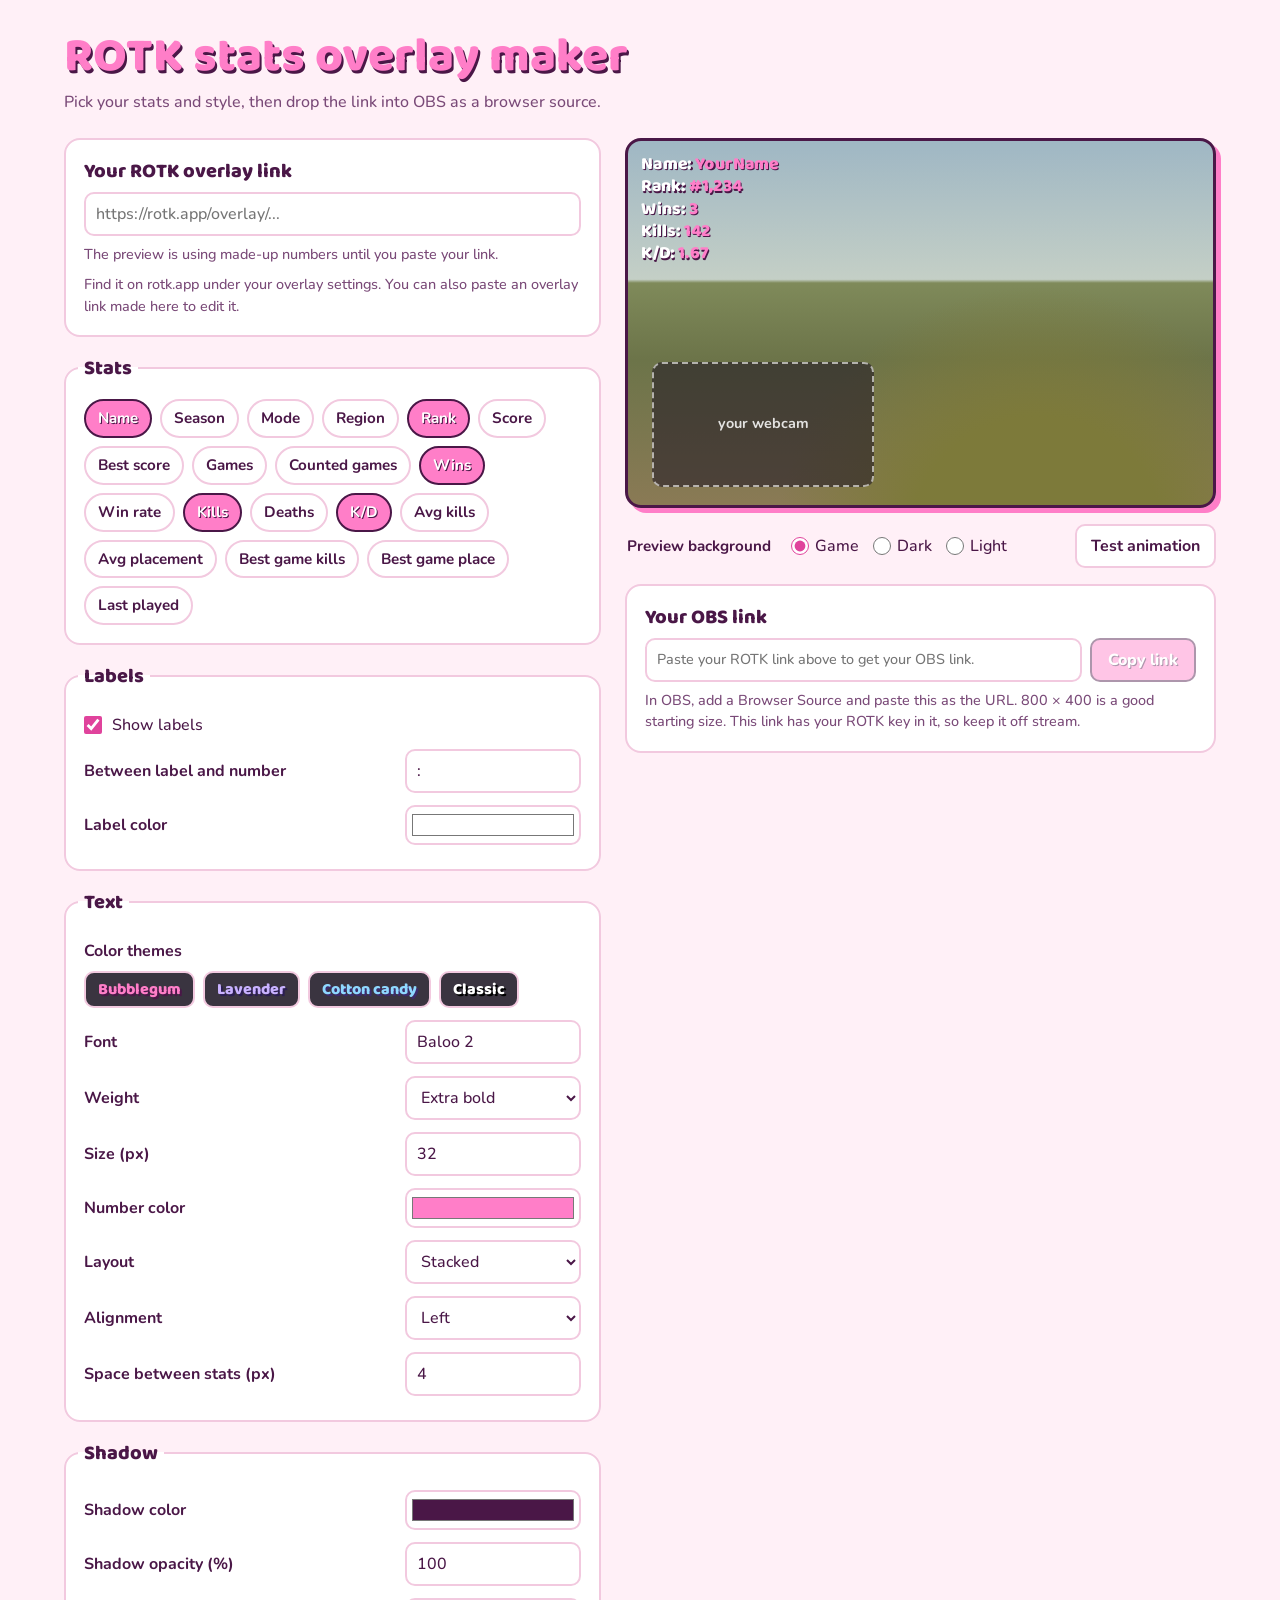
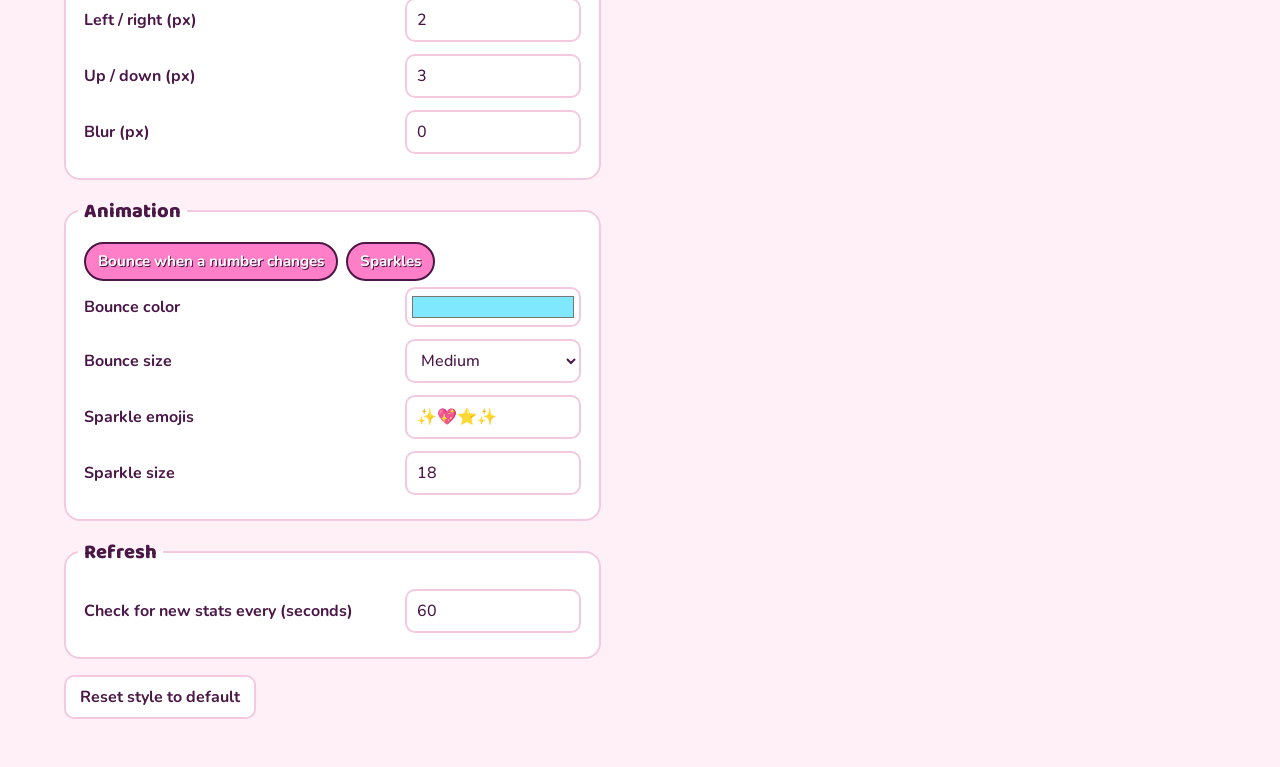
==== index.html @ 9f8acbfd "Add files via upload" ====
<!doctype html>
<html lang="en">
<head>
  <meta charset="utf-8">
  <meta name="viewport" content="width=device-width, initial-scale=1">
  <title>ROTK stats overlay maker</title>
  <meta name="description" content="Make a cute H1Z1 ROTK stats overlay for OBS.">
  <link rel="icon" href="data:image/svg+xml,<svg xmlns='http://www.w3.org/2000/svg' viewBox='0 0 100 100'><text y='.9em' font-size='90'>👑</text></svg>">
  <link rel="preconnect" href="https://fonts.googleapis.com">
  <link rel="preconnect" href="https://fonts.gstatic.com" crossorigin>
  <link href="https://fonts.googleapis.com/css2?family=Baloo+2:wght@600;800&family=Nunito:wght@500;700;800&display=swap" rel="stylesheet">
  <link rel="stylesheet" href="css/config.css">
</head>
<body>
  <header class="top">
    <h1>ROTK stats overlay maker</h1>
    <p>Pick your stats and style, then drop the link into OBS as a browser source.</p>
  </header>

  <main class="layout">
    <section class="controls">
      <div class="group link-box">
        <label for="rotk-link" class="big-label">Your ROTK overlay link</label>
        <input id="rotk-link" type="text" placeholder="https://rotk.app/overlay/..." spellcheck="false" autocomplete="off">
        <p id="link-status" class="hint" aria-live="polite"></p>
        <p class="hint">Find it on rotk.app under your overlay settings. You can also paste an overlay link made here to edit it.</p>
      </div>

      <form id="settings" onsubmit="return false"></form>

      <button type="button" id="reset" class="quiet">Reset style to default</button>
    </section>

    <aside class="side">
      <div class="stage" id="stage" data-bg="game">
        <iframe id="preview" title="Overlay preview"></iframe>
        <div class="cam" aria-hidden="true">your webcam</div>
      </div>

      <div class="stage-tools">
        <fieldset class="bg-picker">
          <legend>Preview background</legend>
          <label><input type="radio" name="stage-bg" value="game" checked> Game</label>
          <label><input type="radio" name="stage-bg" value="dark"> Dark</label>
          <label><input type="radio" name="stage-bg" value="light"> Light</label>
        </fieldset>
        <button type="button" id="test" class="quiet">Test animation</button>
      </div>

      <div class="group out">
        <label for="output" class="big-label">Your OBS link</label>
        <div class="copy-row">
          <input id="output" type="text" readonly>
          <button type="button" id="copy" class="primary">Copy link</button>
        </div>
        <p class="hint">In OBS, add a Browser Source and paste this as the URL. 800 × 400 is a good starting size.
          This link has your ROTK key in it, so keep it off stream.</p>
      </div>
    </aside>
  </main>

  <datalist id="font-list">
    <option value="Baloo 2">
    <option value="Fredoka">
    <option value="Chewy">
    <option value="Nunito">
    <option value="Bubblegum Sans">
    <option value="Luckiest Guy">
    <option value="Sniglet">
    <option value="Poppins">
    <option value="Press Start 2P">
  </datalist>

  <script type="module" src="js/config-ui.js"></script>
</body>
</html>
---- css/config.css ----
:root {
  --blush: #fff0f7;
  --pink: #ff7ec8;
  --pink-deep: #e0439c;
  --plum: #4a1747;
  --plum-soft: #7a4a78;
  --cyan: #7fe8ff;
  --white: #ffffff;
  --line: #f2c9df;
}

* {
  box-sizing: border-box;
}

body {
  margin: 0;
  background: var(--blush);
  color: var(--plum);
  font: 500 16px/1.5 "Nunito", system-ui, sans-serif;
}

h1,
legend,
.big-label {
  font-family: "Baloo 2", "Nunito", sans-serif;
}

:focus-visible {
  outline: 3px solid var(--pink-deep);
  outline-offset: 2px;
}

/* header */

.top {
  padding: 32px 24px 8px;
  max-width: 1200px;
  margin: 0 auto;
}

.top h1 {
  margin: 0;
  font-size: clamp(2rem, 4vw, 3rem);
  font-weight: 800;
  line-height: 1.05;
  color: var(--pink);
  text-shadow: 2px 3px 0 var(--plum);
}

.top p {
  margin: 8px 0 0;
  color: var(--plum-soft);
  max-width: 60ch;
}

/* two columns: settings on the left, preview sticks on the right */

.layout {
  display: grid;
  grid-template-columns: minmax(0, 1fr) minmax(0, 1.1fr);
  gap: 24px;
  max-width: 1200px;
  margin: 0 auto;
  padding: 16px 24px 48px;
  align-items: start;
}

.side {
  position: sticky;
  top: 16px;
  display: grid;
  gap: 16px;
}

@media (max-width: 900px) {
  .layout {
    grid-template-columns: 1fr;
  }
  .side {
    position: static;
    order: -1;
  }
}

/* settings groups */

#settings {
  display: grid;
  gap: 16px;
  margin-top: 16px;
}

.group {
  margin: 0;
  padding: 16px 18px 18px;
  background: var(--white);
  border: 2px solid var(--line);
  border-radius: 16px;
  min-width: 0;
}

.group legend {
  padding: 0 6px;
  margin-left: -6px;
  font-size: 1.25rem;
  font-weight: 800;
}

.big-label {
  display: block;
  font-size: 1.25rem;
  font-weight: 800;
  margin-bottom: 6px;
}

.field {
  display: grid;
  grid-template-columns: 1fr minmax(0, 11rem);
  align-items: center;
  gap: 12px;
  padding: 6px 0;
}

.field > label,
.field-title {
  font-weight: 700;
}

.field.stacked {
  grid-template-columns: 1fr;
  gap: 8px;
}

.field.check {
  display: flex;
  gap: 10px;
  cursor: pointer;
}

input[type="text"],
input[type="number"],
select {
  width: 100%;
  font: inherit;
  color: inherit;
  padding: 8px 10px;
  border: 2px solid var(--line);
  border-radius: 10px;
  background: var(--white);
}

input[type="text"]:focus,
input[type="number"]:focus,
select:focus {
  border-color: var(--pink);
}

input[type="color"] {
  width: 100%;
  height: 40px;
  padding: 3px;
  border: 2px solid var(--line);
  border-radius: 10px;
  background: var(--white);
  cursor: pointer;
}

input[type="checkbox"],
input[type="radio"] {
  accent-color: var(--pink-deep);
  width: 18px;
  height: 18px;
  margin: 0;
}

.hint {
  margin: 8px 0 0;
  font-size: 0.9rem;
  color: var(--plum-soft);
}

#link-status[data-ok="yes"] {
  color: #1d7a4f;
  font-weight: 700;
}

#link-status[data-ok="no"] {
  color: #b3124f;
  font-weight: 700;
}

/* stat checkboxes as little toggle pills */

.pills {
  display: flex;
  flex-wrap: wrap;
  gap: 8px;
}

.pill {
  position: relative;
  cursor: pointer;
}

.pill input {
  position: absolute;
  opacity: 0;
}

.pill span {
  display: inline-block;
  padding: 6px 12px;
  border: 2px solid var(--line);
  border-radius: 999px;
  font-weight: 700;
  font-size: 0.95rem;
  background: var(--white);
  user-select: none;
}

.pill input:checked + span {
  background: var(--pink);
  border-color: var(--plum);
  color: var(--white);
  text-shadow: 1px 1px 0 var(--plum);
}

.pill input:focus-visible + span {
  outline: 3px solid var(--pink-deep);
  outline-offset: 2px;
}

/* color theme buttons show their own colors */

.presets {
  display: flex;
  flex-wrap: wrap;
  gap: 8px;
}

.preset {
  font: 800 1rem "Baloo 2", sans-serif;
  padding: 4px 12px;
  border: 2px solid var(--line);
  border-radius: 10px;
  background: #3a3440;
  color: var(--swatch);
  text-shadow: 2px 2px 0 var(--swatch-shadow);
  cursor: pointer;
}

.preset:hover {
  border-color: var(--pink);
}

/* buttons */

button {
  font: inherit;
  cursor: pointer;
}

.primary {
  font-weight: 800;
  padding: 8px 16px;
  border: 2px solid var(--plum);
  border-radius: 10px;
  background: var(--pink);
  color: var(--white);
  text-shadow: 1px 1px 0 var(--plum);
  box-shadow: 3px 3px 0 var(--plum);
  white-space: nowrap;
}

.primary:active {
  transform: translate(2px, 2px);
  box-shadow: 1px 1px 0 var(--plum);
}

.primary:disabled {
  opacity: 0.45;
  cursor: not-allowed;
  box-shadow: none;
}

.quiet {
  font-weight: 700;
  padding: 8px 14px;
  border: 2px solid var(--line);
  border-radius: 10px;
  background: var(--white);
  color: var(--plum);
}

.quiet:hover {
  border-color: var(--pink);
}

#reset {
  margin-top: 16px;
}

/* the preview: overlay on top of a fake game scene, sitting right above a webcam box */

.stage {
  position: relative;
  aspect-ratio: 16 / 10;
  border: 3px solid var(--plum);
  border-radius: 16px;
  overflow: hidden;
  box-shadow: 5px 5px 0 var(--pink);
}

.stage[data-bg="game"] {
  background:
    radial-gradient(ellipse at 70% 110%, #7d7a3a 0 22%, transparent 45%),
    linear-gradient(180deg, #9fb7c4 0%, #c4cfc6 38%, #7f8a5a 39%, #6c7449 60%, #8a7a55 100%);
}

.stage[data-bg="dark"] {
  background: #1c1a22;
}

.stage[data-bg="light"] {
  background: #f4f4f4;
}

/* the overlay is drawn at real size and shrunk, roughly how it'll look on a 1080p stream */
.stage iframe {
  position: absolute;
  top: 0;
  left: 0;
  width: calc(100% / 0.55);
  height: calc(62% / 0.55);
  transform: scale(0.55);
  transform-origin: top left;
  border: 0;
  background: transparent;
}

.cam {
  position: absolute;
  left: 24px;
  bottom: 18px;
  width: 38%;
  aspect-ratio: 16 / 9;
  display: grid;
  place-items: center;
  border-radius: 10px;
  background: rgba(30, 20, 35, 0.55);
  border: 2px dashed rgba(255, 255, 255, 0.6);
  color: rgba(255, 255, 255, 0.85);
  font-weight: 700;
  font-size: 0.9rem;
}

.stage-tools {
  display: flex;
  justify-content: space-between;
  align-items: center;
  flex-wrap: wrap;
  gap: 12px;
}

.bg-picker {
  display: flex;
  align-items: center;
  gap: 14px;
  border: 0;
  margin: 0;
  padding: 0;
}

.bg-picker legend {
  float: left;
  margin-right: 4px;
  font: 700 0.95rem "Nunito", sans-serif;
}

.bg-picker label {
  display: flex;
  align-items: center;
  gap: 6px;
  cursor: pointer;
}

.copy-row {
  display: flex;
  gap: 8px;
}

.copy-row input {
  font-size: 0.9rem;
}

@media (prefers-reduced-motion: reduce) {
  .primary:active {
    transform: none;
  }
}
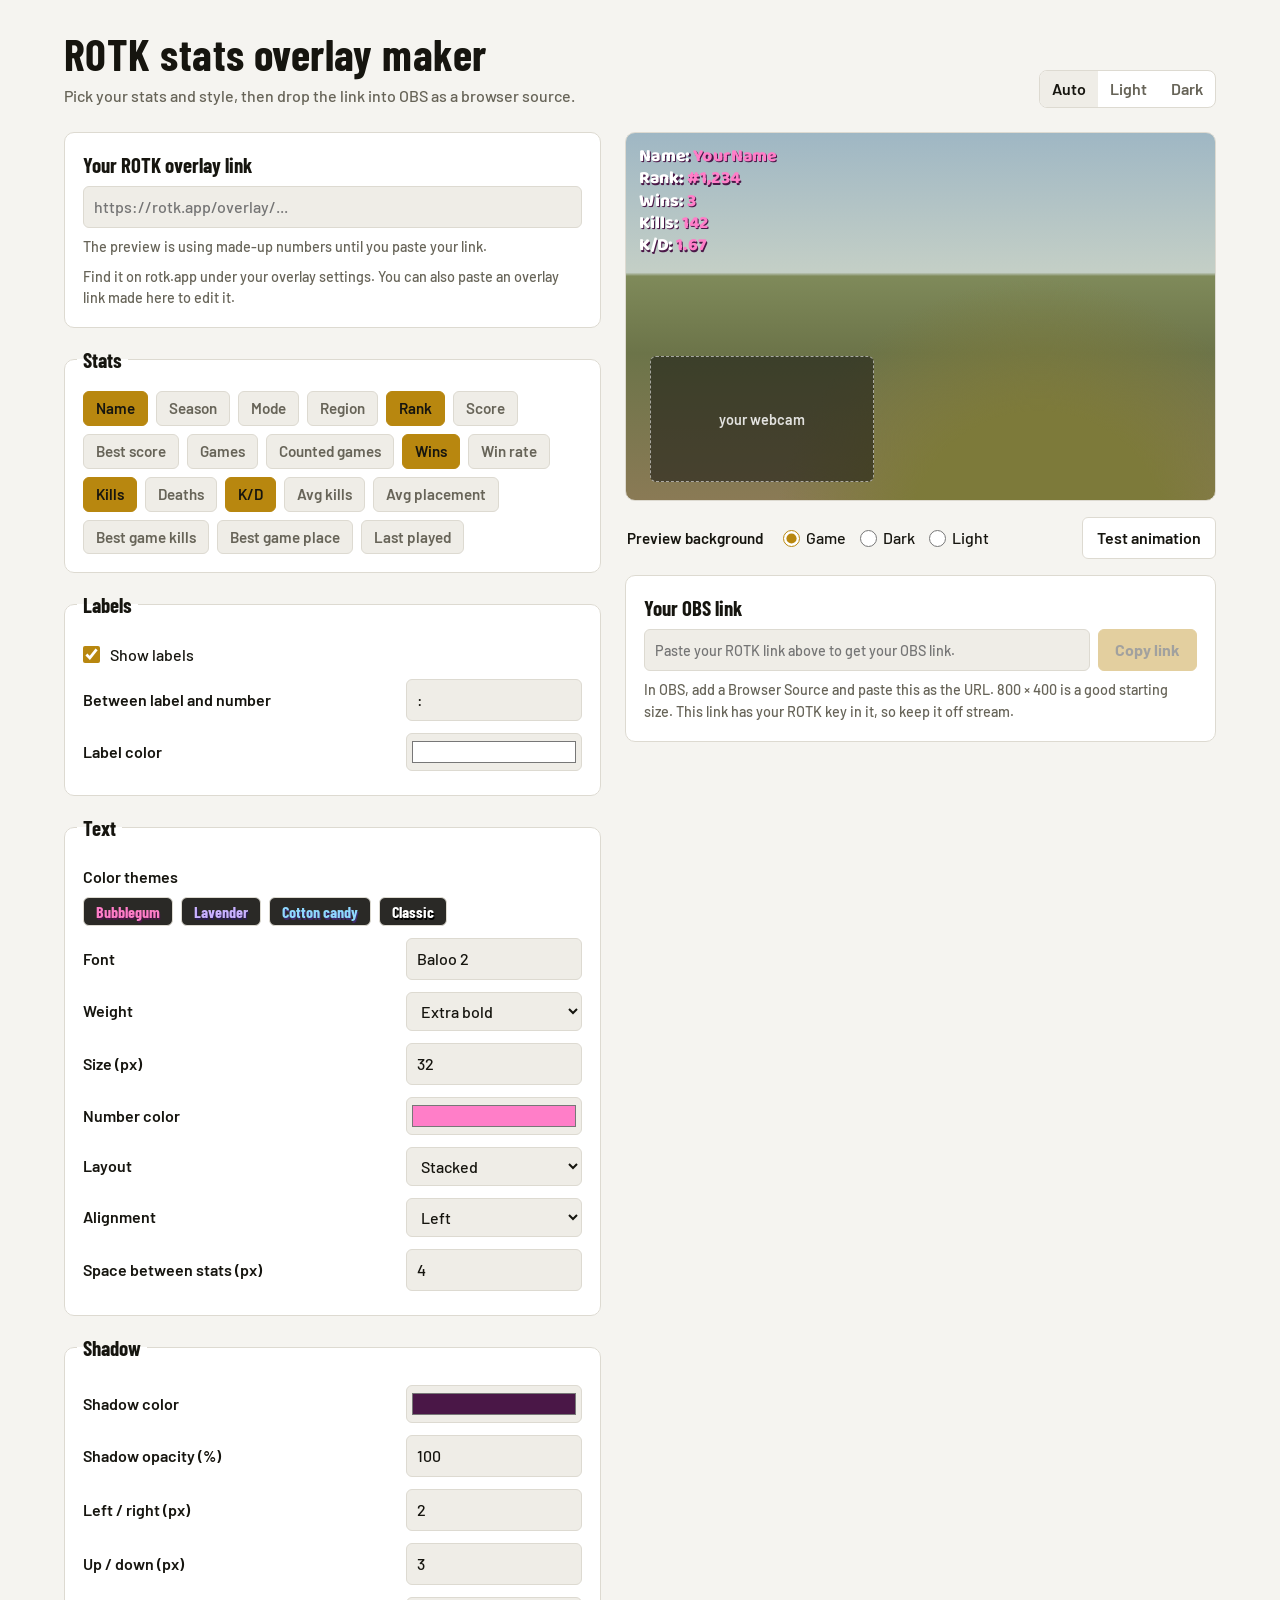
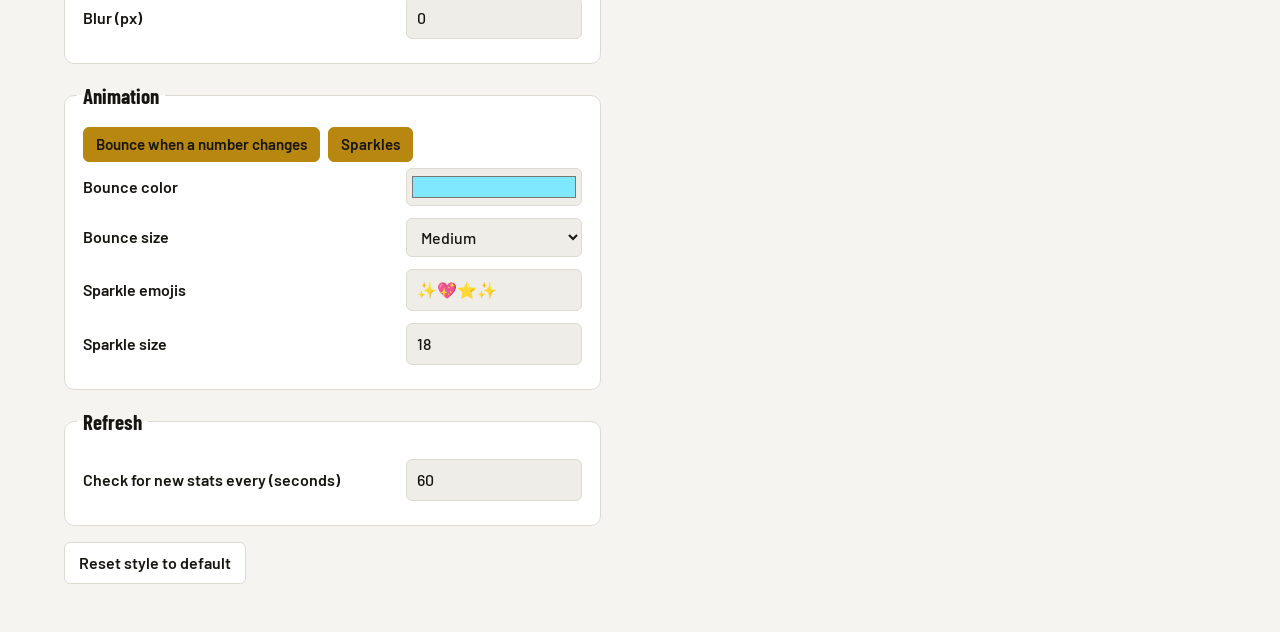
==== commit 49a9ba1e: "Add files via upload" ====
--- a/index.html
+++ b/index.html
@@ -4,17 +4,31 @@
   <meta charset="utf-8">
   <meta name="viewport" content="width=device-width, initial-scale=1">
   <title>ROTK stats overlay maker</title>
+  <script>
+    // apply the saved theme before anything draws
+    try {
+      const t = localStorage.getItem('theme');
+      if (t === 'light' || t === 'dark') document.documentElement.dataset.theme = t;
+    } catch {}
+  </script>
   <meta name="description" content="Make a cute H1Z1 ROTK stats overlay for OBS.">
   <link rel="icon" href="data:image/svg+xml,<svg xmlns='http://www.w3.org/2000/svg' viewBox='0 0 100 100'><text y='.9em' font-size='90'>👑</text></svg>">
   <link rel="preconnect" href="https://fonts.googleapis.com">
   <link rel="preconnect" href="https://fonts.gstatic.com" crossorigin>
-  <link href="https://fonts.googleapis.com/css2?family=Baloo+2:wght@600;800&family=Nunito:wght@500;700;800&display=swap" rel="stylesheet">
+  <link href="https://fonts.googleapis.com/css2?family=Barlow+Condensed:wght@600;700&family=Barlow:wght@500;600;700&display=swap" rel="stylesheet">
   <link rel="stylesheet" href="css/config.css">
 </head>
 <body>
   <header class="top">
-    <h1>ROTK stats overlay maker</h1>
-    <p>Pick your stats and style, then drop the link into OBS as a browser source.</p>
+    <div>
+      <h1>ROTK stats overlay maker</h1>
+      <p>Pick your stats and style, then drop the link into OBS as a browser source.</p>
+    </div>
+    <div class="theme-toggle" role="group" aria-label="Page theme">
+      <button type="button" data-theme-choice="auto">Auto</button>
+      <button type="button" data-theme-choice="light">Light</button>
+      <button type="button" data-theme-choice="dark">Dark</button>
+    </div>
   </header>
 
   <main class="layout">
@@ -71,6 +85,7 @@
     <option value="Press Start 2P">
   </datalist>
 
+  <script type="module" src="js/theme.js"></script>
   <script type="module" src="js/config-ui.js"></script>
 </body>
 </html>
--- a/css/config.css
+++ b/css/config.css
@@ -1,12 +1,50 @@
+/* Light is the base. Dark kicks in from the system setting or the toggle.
+   To change the accent everywhere, change --accent (and --accent-text) in both themes. */
 :root {
-  --blush: #fff0f7;
-  --pink: #ff7ec8;
-  --pink-deep: #e0439c;
-  --plum: #4a1747;
-  --plum-soft: #7a4a78;
-  --cyan: #7fe8ff;
-  --white: #ffffff;
-  --line: #f2c9df;
+  --bg: #f5f4f0;
+  --surface: #ffffff;
+  --surface-2: #efede7;
+  --line: #dddad1;
+  --text: #16150f;
+  --muted: #676458;
+  --accent: #b8870f;
+  --accent-text: #16150f;
+  --on-accent: #16150f;
+  --good: #1a7f37;
+  --bad: #c62a2a;
+  color-scheme: light;
+}
+
+@media (prefers-color-scheme: dark) {
+  :root:not([data-theme="light"]) {
+    --bg: #0a0a09;
+    --surface: #141412;
+    --surface-2: #1c1c19;
+    --line: #2b2a26;
+    --text: #efede6;
+    --muted: #9c998e;
+    --accent: #e3b341;
+    --accent-text: #e3b341;
+    --on-accent: #0a0a09;
+    --good: #4cc27a;
+    --bad: #f0605d;
+    color-scheme: dark;
+  }
+}
+
+:root[data-theme="dark"] {
+  --bg: #0a0a09;
+  --surface: #141412;
+  --surface-2: #1c1c19;
+  --line: #2b2a26;
+  --text: #efede6;
+  --muted: #9c998e;
+  --accent: #e3b341;
+  --accent-text: #e3b341;
+  --on-accent: #0a0a09;
+  --good: #4cc27a;
+  --bad: #f0605d;
+  color-scheme: dark;
 }
 
 * {
@@ -15,43 +53,68 @@
 
 body {
   margin: 0;
-  background: var(--blush);
-  color: var(--plum);
-  font: 500 16px/1.5 "Nunito", system-ui, sans-serif;
+  background: var(--bg);
+  color: var(--text);
+  font: 500 16px/1.5 "Barlow", system-ui, sans-serif;
 }
 
 h1,
 legend,
 .big-label {
-  font-family: "Baloo 2", "Nunito", sans-serif;
+  font-family: "Barlow Condensed", "Barlow", sans-serif;
 }
 
 :focus-visible {
-  outline: 3px solid var(--pink-deep);
+  outline: 2px solid var(--accent);
   outline-offset: 2px;
 }
 
 /* header */
 
 .top {
-  padding: 32px 24px 8px;
+  display: flex;
+  justify-content: space-between;
+  align-items: flex-end;
+  flex-wrap: wrap;
+  gap: 16px;
   max-width: 1200px;
   margin: 0 auto;
+  padding: 32px 24px 8px;
 }
 
 .top h1 {
   margin: 0;
-  font-size: clamp(2rem, 4vw, 3rem);
-  font-weight: 800;
-  line-height: 1.05;
-  color: var(--pink);
-  text-shadow: 2px 3px 0 var(--plum);
+  font-size: clamp(2rem, 4vw, 2.75rem);
+  font-weight: 700;
+  line-height: 1;
+  letter-spacing: 0.01em;
 }
 
 .top p {
   margin: 8px 0 0;
-  color: var(--plum-soft);
+  color: var(--muted);
   max-width: 60ch;
+}
+
+.theme-toggle {
+  display: inline-flex;
+  border: 1px solid var(--line);
+  border-radius: 8px;
+  overflow: hidden;
+  background: var(--surface);
+}
+
+.theme-toggle button {
+  border: 0;
+  padding: 6px 12px;
+  background: transparent;
+  color: var(--muted);
+  font-weight: 600;
+}
+
+.theme-toggle button[aria-pressed="true"] {
+  background: var(--surface-2);
+  color: var(--text);
 }
 
 /* two columns: settings on the left, preview sticks on the right */
@@ -94,23 +157,23 @@
 .group {
   margin: 0;
   padding: 16px 18px 18px;
-  background: var(--white);
-  border: 2px solid var(--line);
-  border-radius: 16px;
+  background: var(--surface);
+  border: 1px solid var(--line);
+  border-radius: 10px;
   min-width: 0;
 }
 
 .group legend {
   padding: 0 6px;
   margin-left: -6px;
-  font-size: 1.25rem;
-  font-weight: 800;
+  font-size: 1.3rem;
+  font-weight: 700;
 }
 
 .big-label {
   display: block;
-  font-size: 1.25rem;
-  font-weight: 800;
+  font-size: 1.3rem;
+  font-weight: 700;
   margin-bottom: 6px;
 }
 
@@ -122,14 +185,14 @@
   padding: 6px 0;
 }
 
-.field > label,
-.field-title {
-  font-weight: 700;
-}
-
 .field.stacked {
   grid-template-columns: 1fr;
   gap: 8px;
+}
+
+.field > label,
+.field-title {
+  font-weight: 600;
 }
 
 .field.check {
@@ -145,52 +208,53 @@
   font: inherit;
   color: inherit;
   padding: 8px 10px;
-  border: 2px solid var(--line);
-  border-radius: 10px;
-  background: var(--white);
+  border: 1px solid var(--line);
+  border-radius: 6px;
+  background: var(--surface-2);
 }
 
 input[type="text"]:focus,
 input[type="number"]:focus,
 select:focus {
-  border-color: var(--pink);
+  border-color: var(--accent);
+  outline: none;
 }
 
 input[type="color"] {
   width: 100%;
-  height: 40px;
+  height: 38px;
   padding: 3px;
-  border: 2px solid var(--line);
-  border-radius: 10px;
-  background: var(--white);
+  border: 1px solid var(--line);
+  border-radius: 6px;
+  background: var(--surface-2);
   cursor: pointer;
 }
 
 input[type="checkbox"],
 input[type="radio"] {
-  accent-color: var(--pink-deep);
-  width: 18px;
-  height: 18px;
+  accent-color: var(--accent);
+  width: 17px;
+  height: 17px;
   margin: 0;
 }
 
 .hint {
   margin: 8px 0 0;
   font-size: 0.9rem;
-  color: var(--plum-soft);
+  color: var(--muted);
 }
 
 #link-status[data-ok="yes"] {
-  color: #1d7a4f;
-  font-weight: 700;
+  color: var(--good);
+  font-weight: 600;
 }
 
 #link-status[data-ok="no"] {
-  color: #b3124f;
-  font-weight: 700;
-}
-
-/* stat checkboxes as little toggle pills */
+  color: var(--bad);
+  font-weight: 600;
+}
+
+/* stat checkboxes as toggle chips */
 
 .pills {
   display: flex;
@@ -210,28 +274,32 @@
 
 .pill span {
   display: inline-block;
-  padding: 6px 12px;
-  border: 2px solid var(--line);
-  border-radius: 999px;
-  font-weight: 700;
+  padding: 5px 12px;
+  border: 1px solid var(--line);
+  border-radius: 6px;
+  font-weight: 600;
   font-size: 0.95rem;
-  background: var(--white);
+  background: var(--surface-2);
+  color: var(--muted);
   user-select: none;
 }
 
+.pill:hover span {
+  color: var(--text);
+}
+
 .pill input:checked + span {
-  background: var(--pink);
-  border-color: var(--plum);
-  color: var(--white);
-  text-shadow: 1px 1px 0 var(--plum);
+  background: var(--accent);
+  border-color: var(--accent);
+  color: var(--on-accent);
 }
 
 .pill input:focus-visible + span {
-  outline: 3px solid var(--pink-deep);
+  outline: 2px solid var(--accent);
   outline-offset: 2px;
 }
 
-/* color theme buttons show their own colors */
+/* color theme buttons show the overlay colors they apply */
 
 .presets {
   display: flex;
@@ -240,18 +308,18 @@
 }
 
 .preset {
-  font: 800 1rem "Baloo 2", sans-serif;
+  font: 700 1rem "Barlow Condensed", sans-serif;
   padding: 4px 12px;
-  border: 2px solid var(--line);
-  border-radius: 10px;
-  background: #3a3440;
+  border: 1px solid var(--line);
+  border-radius: 6px;
+  background: #2a2926;
   color: var(--swatch);
-  text-shadow: 2px 2px 0 var(--swatch-shadow);
+  text-shadow: 1px 2px 0 var(--swatch-shadow);
   cursor: pointer;
 }
 
 .preset:hover {
-  border-color: var(--pink);
+  border-color: var(--accent);
 }
 
 /* buttons */
@@ -262,54 +330,50 @@
 }
 
 .primary {
-  font-weight: 800;
+  font-weight: 700;
   padding: 8px 16px;
-  border: 2px solid var(--plum);
-  border-radius: 10px;
-  background: var(--pink);
-  color: var(--white);
-  text-shadow: 1px 1px 0 var(--plum);
-  box-shadow: 3px 3px 0 var(--plum);
+  border: 1px solid var(--accent);
+  border-radius: 6px;
+  background: var(--accent);
+  color: var(--on-accent);
   white-space: nowrap;
 }
 
-.primary:active {
-  transform: translate(2px, 2px);
-  box-shadow: 1px 1px 0 var(--plum);
+.primary:hover {
+  filter: brightness(1.08);
 }
 
 .primary:disabled {
-  opacity: 0.45;
+  opacity: 0.4;
   cursor: not-allowed;
-  box-shadow: none;
+  filter: none;
 }
 
 .quiet {
-  font-weight: 700;
+  font-weight: 600;
   padding: 8px 14px;
-  border: 2px solid var(--line);
-  border-radius: 10px;
-  background: var(--white);
-  color: var(--plum);
+  border: 1px solid var(--line);
+  border-radius: 6px;
+  background: var(--surface);
+  color: var(--text);
 }
 
 .quiet:hover {
-  border-color: var(--pink);
+  border-color: var(--accent);
 }
 
 #reset {
   margin-top: 16px;
 }
 
-/* the preview: overlay on top of a fake game scene, sitting right above a webcam box */
+/* the preview: overlay on top of a fake game scene, sitting above a webcam box */
 
 .stage {
   position: relative;
   aspect-ratio: 16 / 10;
-  border: 3px solid var(--plum);
-  border-radius: 16px;
+  border: 1px solid var(--line);
+  border-radius: 10px;
   overflow: hidden;
-  box-shadow: 5px 5px 0 var(--pink);
 }
 
 .stage[data-bg="game"] {
@@ -319,11 +383,11 @@
 }
 
 .stage[data-bg="dark"] {
-  background: #1c1a22;
+  background: #111110;
 }
 
 .stage[data-bg="light"] {
-  background: #f4f4f4;
+  background: #f1f1f1;
 }
 
 /* the overlay is drawn at real size and shrunk, roughly how it'll look on a 1080p stream */
@@ -337,6 +401,7 @@
   transform-origin: top left;
   border: 0;
   background: transparent;
+  color-scheme: normal;
 }
 
 .cam {
@@ -347,11 +412,11 @@
   aspect-ratio: 16 / 9;
   display: grid;
   place-items: center;
-  border-radius: 10px;
-  background: rgba(30, 20, 35, 0.55);
-  border: 2px dashed rgba(255, 255, 255, 0.6);
+  border-radius: 6px;
+  background: rgba(20, 20, 18, 0.55);
+  border: 1px dashed rgba(255, 255, 255, 0.55);
   color: rgba(255, 255, 255, 0.85);
-  font-weight: 700;
+  font-weight: 600;
   font-size: 0.9rem;
 }
 
@@ -375,7 +440,7 @@
 .bg-picker legend {
   float: left;
   margin-right: 4px;
-  font: 700 0.95rem "Nunito", sans-serif;
+  font: 600 0.95rem "Barlow", sans-serif;
 }
 
 .bg-picker label {
@@ -393,9 +458,3 @@
 .copy-row input {
   font-size: 0.9rem;
 }
-
-@media (prefers-reduced-motion: reduce) {
-  .primary:active {
-    transform: none;
-  }
-}
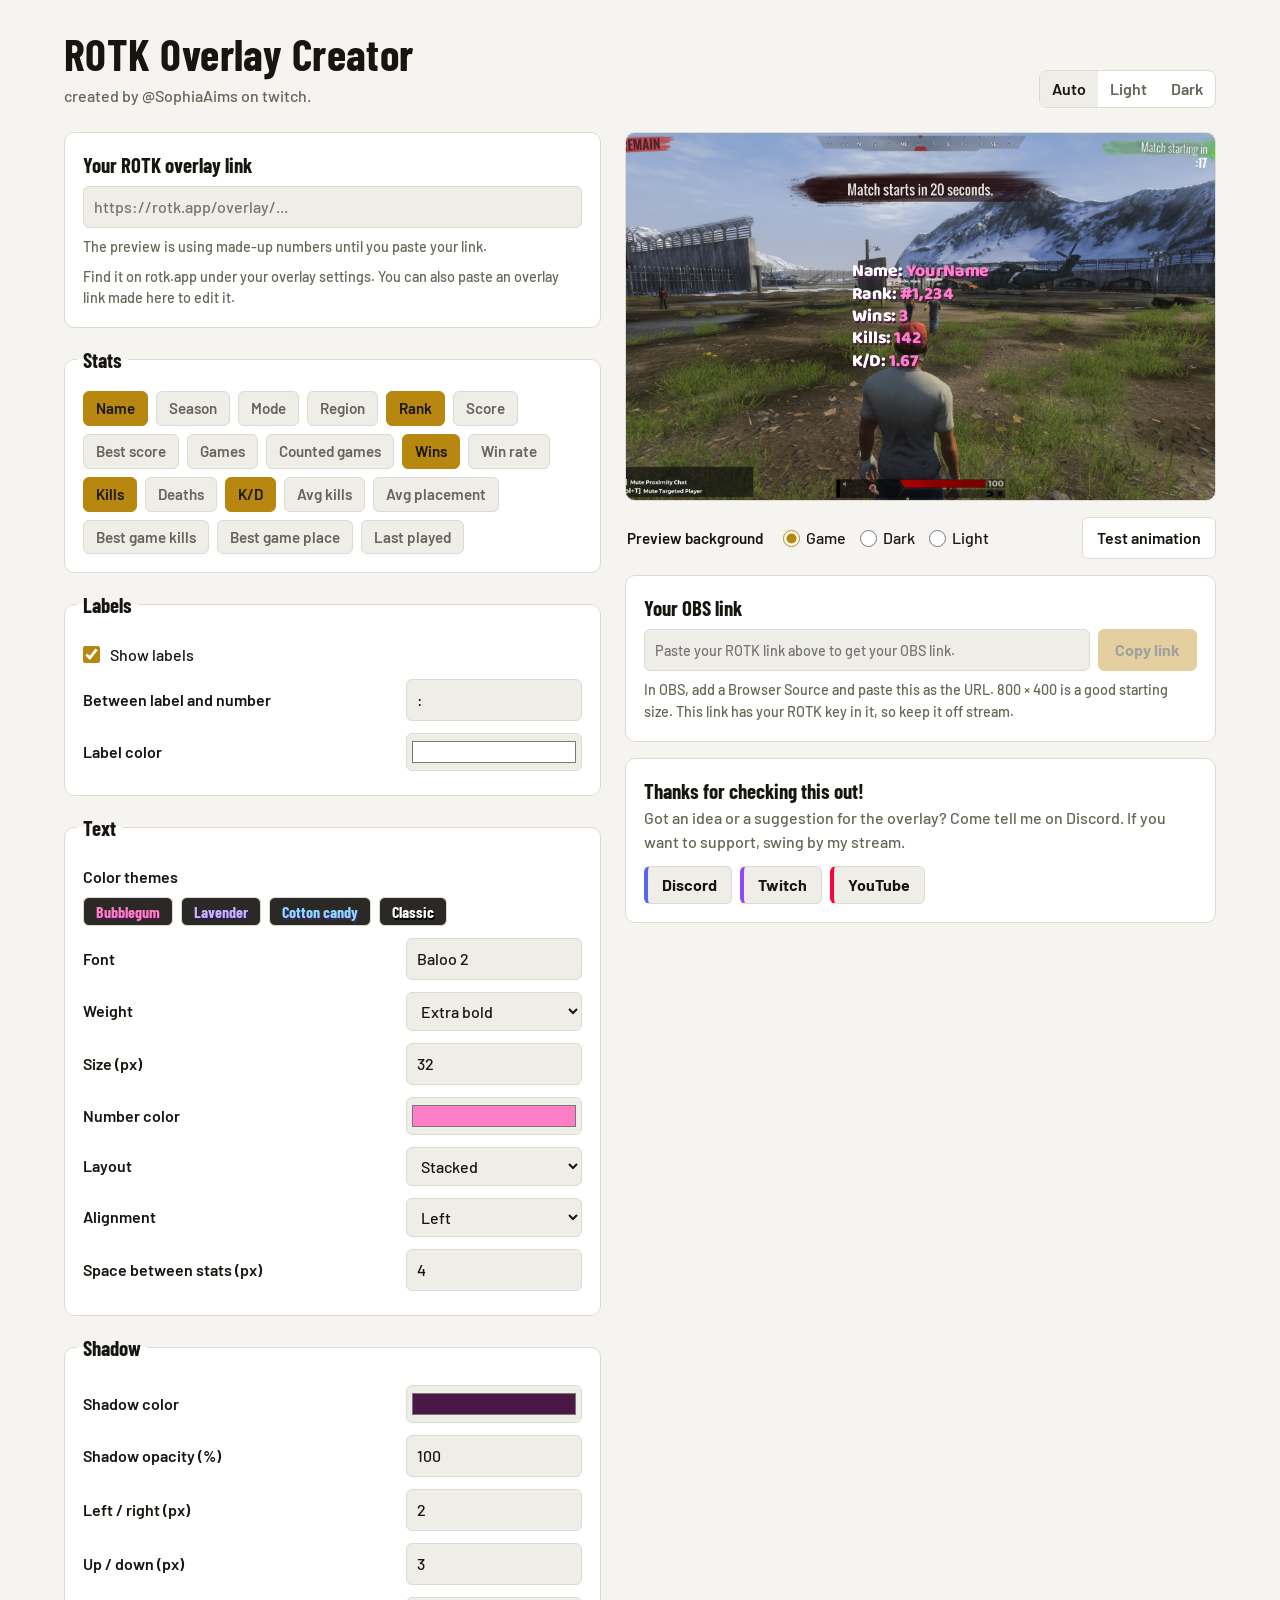
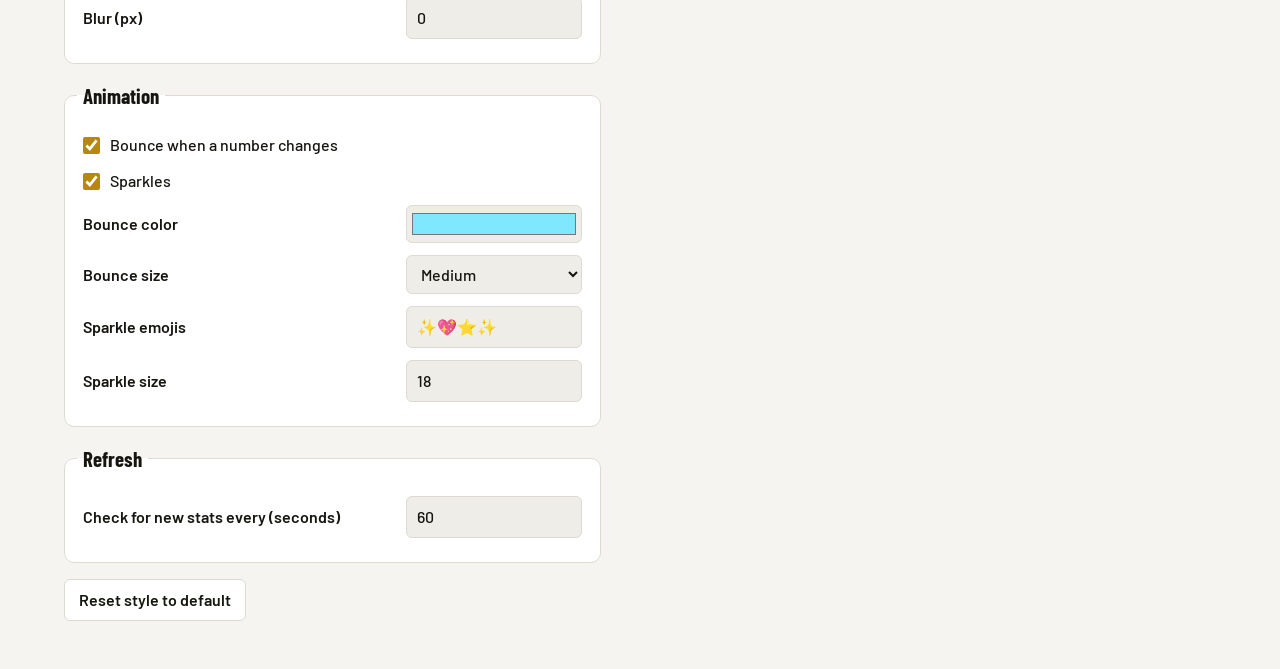
==== commit 6ec20acb: "tiny overhaul" ====
--- a/index.html
+++ b/index.html
@@ -3,7 +3,7 @@
 <head>
   <meta charset="utf-8">
   <meta name="viewport" content="width=device-width, initial-scale=1">
-  <title>ROTK stats overlay maker</title>
+  <title>ROTK Overlay Creator</title>
   <script>
     // apply the saved theme before anything draws
     try {
@@ -11,7 +11,7 @@
       if (t === 'light' || t === 'dark') document.documentElement.dataset.theme = t;
     } catch {}
   </script>
-  <meta name="description" content="Make a cute H1Z1 ROTK stats overlay for OBS.">
+  <meta name="description" content="Fully customizable ROTK overlay creator for OBS.">
   <link rel="icon" href="data:image/svg+xml,<svg xmlns='http://www.w3.org/2000/svg' viewBox='0 0 100 100'><text y='.9em' font-size='90'>👑</text></svg>">
   <link rel="preconnect" href="https://fonts.googleapis.com">
   <link rel="preconnect" href="https://fonts.gstatic.com" crossorigin>
@@ -21,8 +21,8 @@
 <body>
   <header class="top">
     <div>
-      <h1>ROTK stats overlay maker</h1>
-      <p>Pick your stats and style, then drop the link into OBS as a browser source.</p>
+      <h1>ROTK Overlay Creator</h1>
+      <p>created by @SophiaAims on twitch.</p>
     </div>
     <div class="theme-toggle" role="group" aria-label="Page theme">
       <button type="button" data-theme-choice="auto">Auto</button>
@@ -48,7 +48,6 @@
     <aside class="side">
       <div class="stage" id="stage" data-bg="game">
         <iframe id="preview" title="Overlay preview"></iframe>
-        <div class="cam" aria-hidden="true">your webcam</div>
       </div>
 
       <div class="stage-tools">
@@ -70,20 +69,22 @@
         <p class="hint">In OBS, add a Browser Source and paste this as the URL. 800 × 400 is a good starting size.
           This link has your ROTK key in it, so keep it off stream.</p>
       </div>
+
+      <div class="group shout">
+        <h2 class="big-label">Thanks for checking this out!</h2>
+        <p>Got an idea or a suggestion for the overlay? Come tell me on Discord.
+          If you want to support, swing by my stream.</p>
+        <div class="socials">
+          <a class="social discord" href="https://discord.gg/YOUR-INVITE" target="_blank" rel="noopener">Discord</a>
+          <a class="social twitch" href="https://twitch.tv/SophiaAims" target="_blank" rel="noopener">Twitch</a>
+          <a class="social youtube" href="https://youtube.com/@SophiaAims" target="_blank" rel="noopener">YouTube</a>
+        </div>
+      </div>
     </aside>
   </main>
 
-  <datalist id="font-list">
-    <option value="Baloo 2">
-    <option value="Fredoka">
-    <option value="Chewy">
-    <option value="Nunito">
-    <option value="Bubblegum Sans">
-    <option value="Luckiest Guy">
-    <option value="Sniglet">
-    <option value="Poppins">
-    <option value="Press Start 2P">
-  </datalist>
+  <!-- filled from js/fonts.js -->
+  <datalist id="font-list"></datalist>
 
   <script type="module" src="js/theme.js"></script>
   <script type="module" src="js/config-ui.js"></script>
--- a/css/config.css
+++ b/css/config.css
@@ -366,7 +366,7 @@
   margin-top: 16px;
 }
 
-/* the preview: overlay on top of a fake game scene, sitting above a webcam box */
+/* the preview: overlay on top of a game screenshot */
 
 .stage {
   position: relative;
@@ -376,8 +376,10 @@
   overflow: hidden;
 }
 
+/* gameplay screenshot, with the old painted field underneath while it loads */
 .stage[data-bg="game"] {
   background:
+    url("../sample%20gamplay.jpg") center / cover no-repeat,
     radial-gradient(ellipse at 70% 110%, #7d7a3a 0 22%, transparent 45%),
     linear-gradient(180deg, #9fb7c4 0%, #c4cfc6 38%, #7f8a5a 39%, #6c7449 60%, #8a7a55 100%);
 }
@@ -396,7 +398,7 @@
   top: 0;
   left: 0;
   width: calc(100% / 0.55);
-  height: calc(62% / 0.55);
+  height: calc(100% / 0.55);
   transform: scale(0.55);
   transform-origin: top left;
   border: 0;
@@ -404,22 +406,6 @@
   color-scheme: normal;
 }
 
-.cam {
-  position: absolute;
-  left: 24px;
-  bottom: 18px;
-  width: 38%;
-  aspect-ratio: 16 / 9;
-  display: grid;
-  place-items: center;
-  border-radius: 6px;
-  background: rgba(20, 20, 18, 0.55);
-  border: 1px dashed rgba(255, 255, 255, 0.55);
-  color: rgba(255, 255, 255, 0.85);
-  font-weight: 600;
-  font-size: 0.9rem;
-}
-
 .stage-tools {
   display: flex;
   justify-content: space-between;
@@ -458,3 +444,40 @@
 .copy-row input {
   font-size: 0.9rem;
 }
+
+/* thanks + socials box under the OBS link */
+
+.shout h2 {
+  margin: 0;
+}
+
+.shout p {
+  margin: 0 0 12px;
+  color: var(--muted);
+}
+
+.socials {
+  display: flex;
+  flex-wrap: wrap;
+  gap: 8px;
+}
+
+/* each link gets a stripe in its brand color */
+.social {
+  padding: 6px 14px;
+  border: 1px solid var(--line);
+  border-left: 4px solid var(--brand);
+  border-radius: 6px;
+  background: var(--surface-2);
+  color: var(--text);
+  font-weight: 700;
+  text-decoration: none;
+}
+
+.social:hover {
+  border-color: var(--brand);
+}
+
+.discord { --brand: #5865f2; }
+.twitch { --brand: #9146ff; }
+.youtube { --brand: #ff0033; }
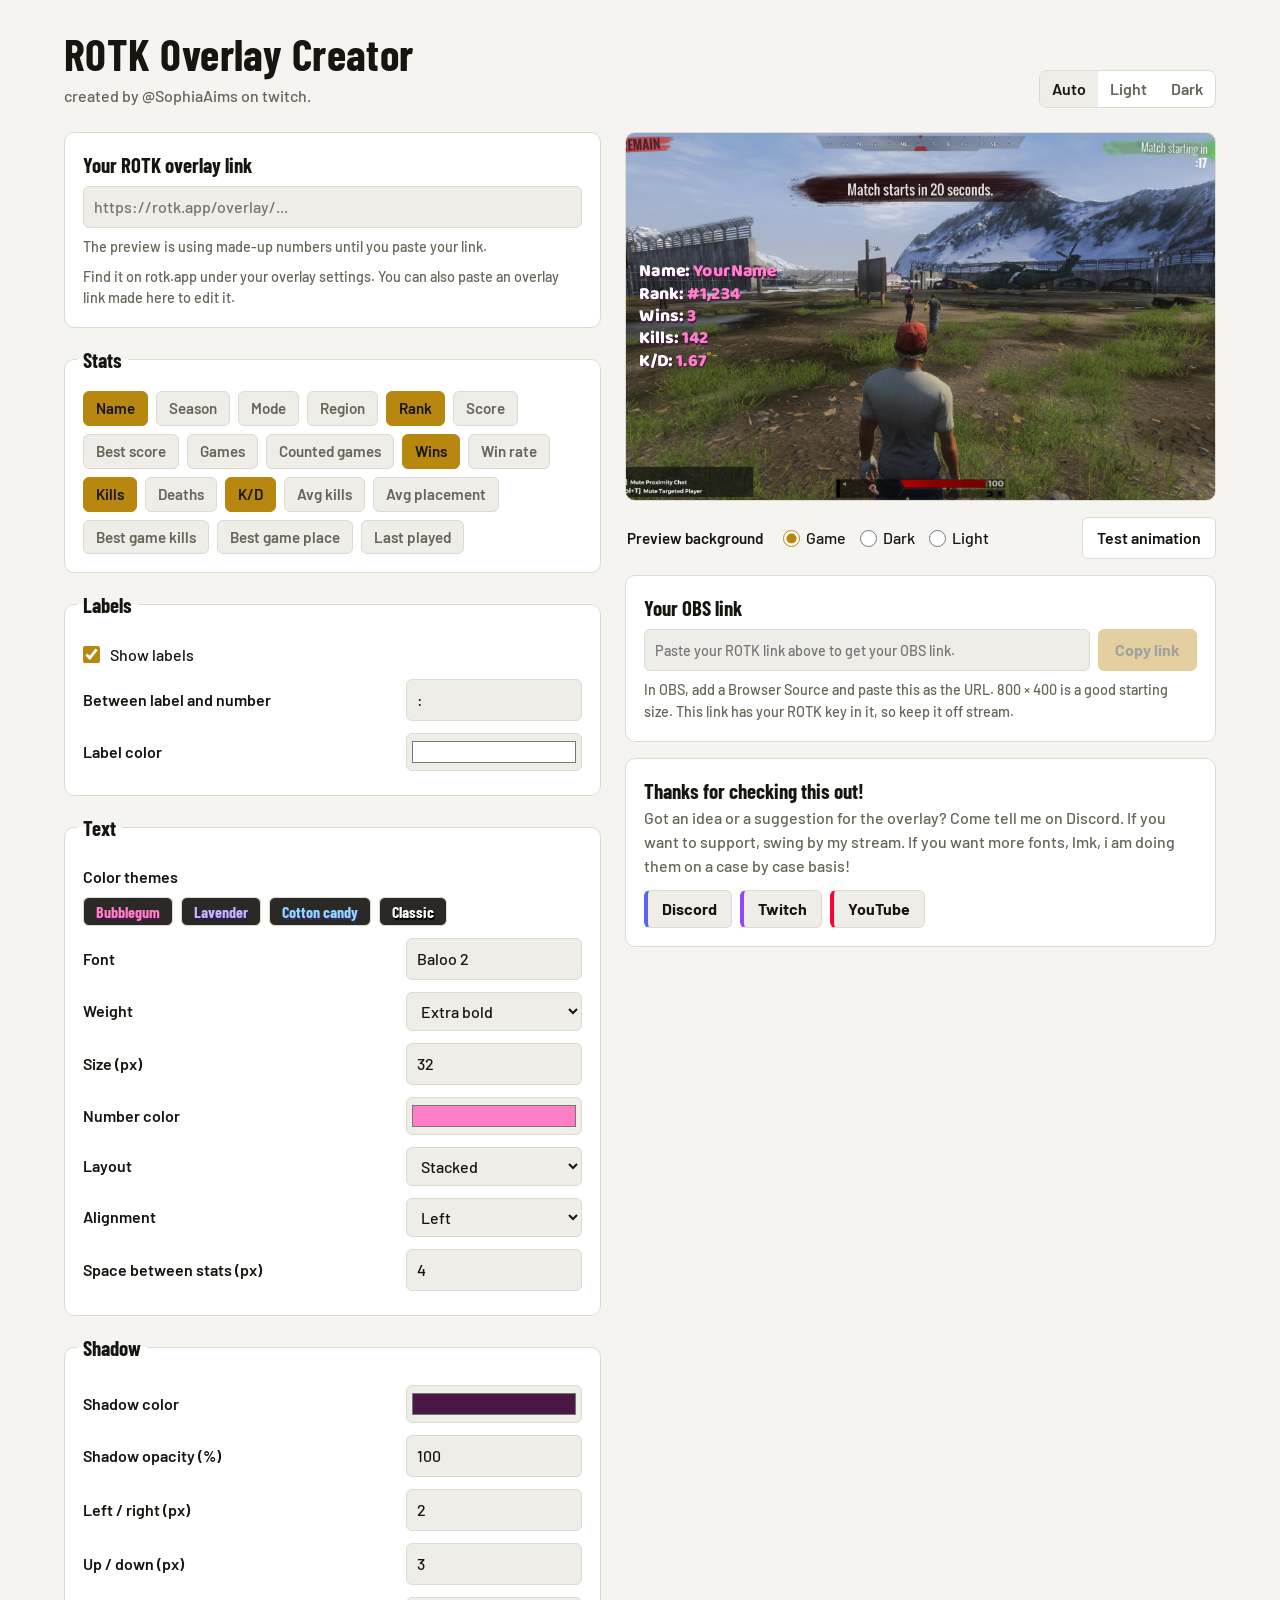
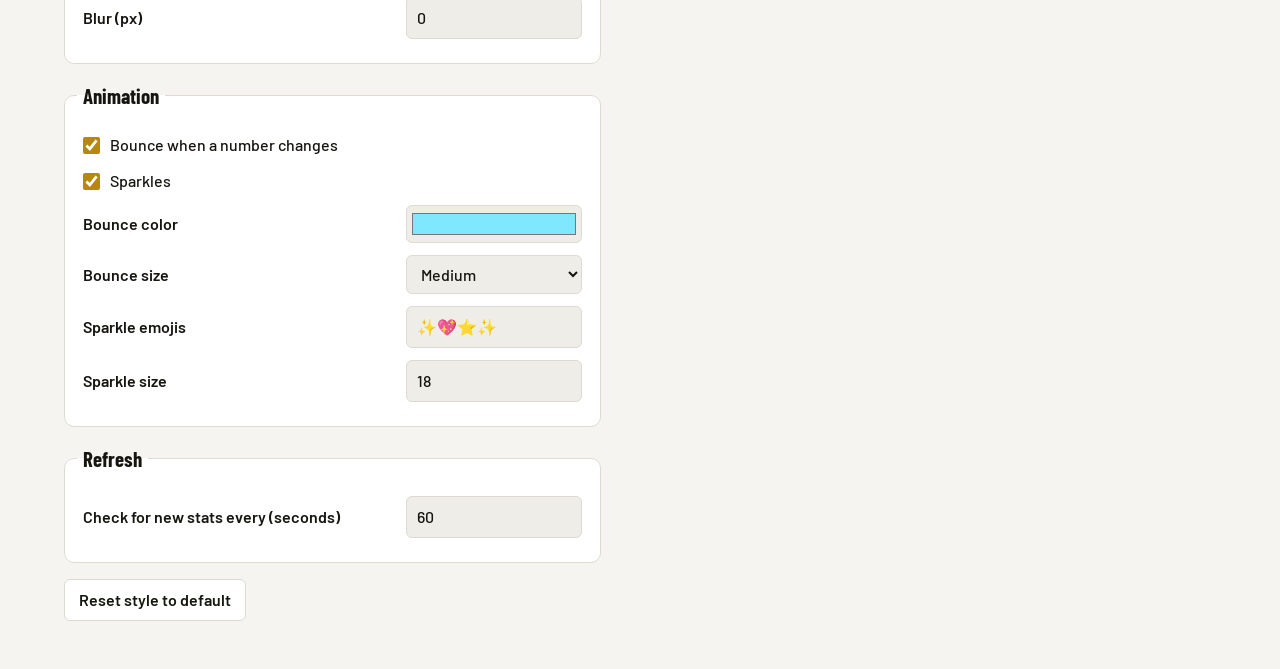
==== commit 760473da: "Modify support text and update Discord invite Updated support message and Discord link." ====
--- a/index.html
+++ b/index.html
@@ -73,9 +73,9 @@
       <div class="group shout">
         <h2 class="big-label">Thanks for checking this out!</h2>
         <p>Got an idea or a suggestion for the overlay? Come tell me on Discord.
-          If you want to support, swing by my stream.</p>
+          If you want to support, swing by my stream. If you want more fonts, lmk, i am doing them on a case by case basis!</p>
         <div class="socials">
-          <a class="social discord" href="https://discord.gg/YOUR-INVITE" target="_blank" rel="noopener">Discord</a>
+          <a class="social discord" href="https://discord.gg/Zhj3dJKw4v" target="_blank" rel="noopener">Discord</a>
           <a class="social twitch" href="https://twitch.tv/SophiaAims" target="_blank" rel="noopener">Twitch</a>
           <a class="social youtube" href="https://youtube.com/@SophiaAims" target="_blank" rel="noopener">YouTube</a>
         </div>
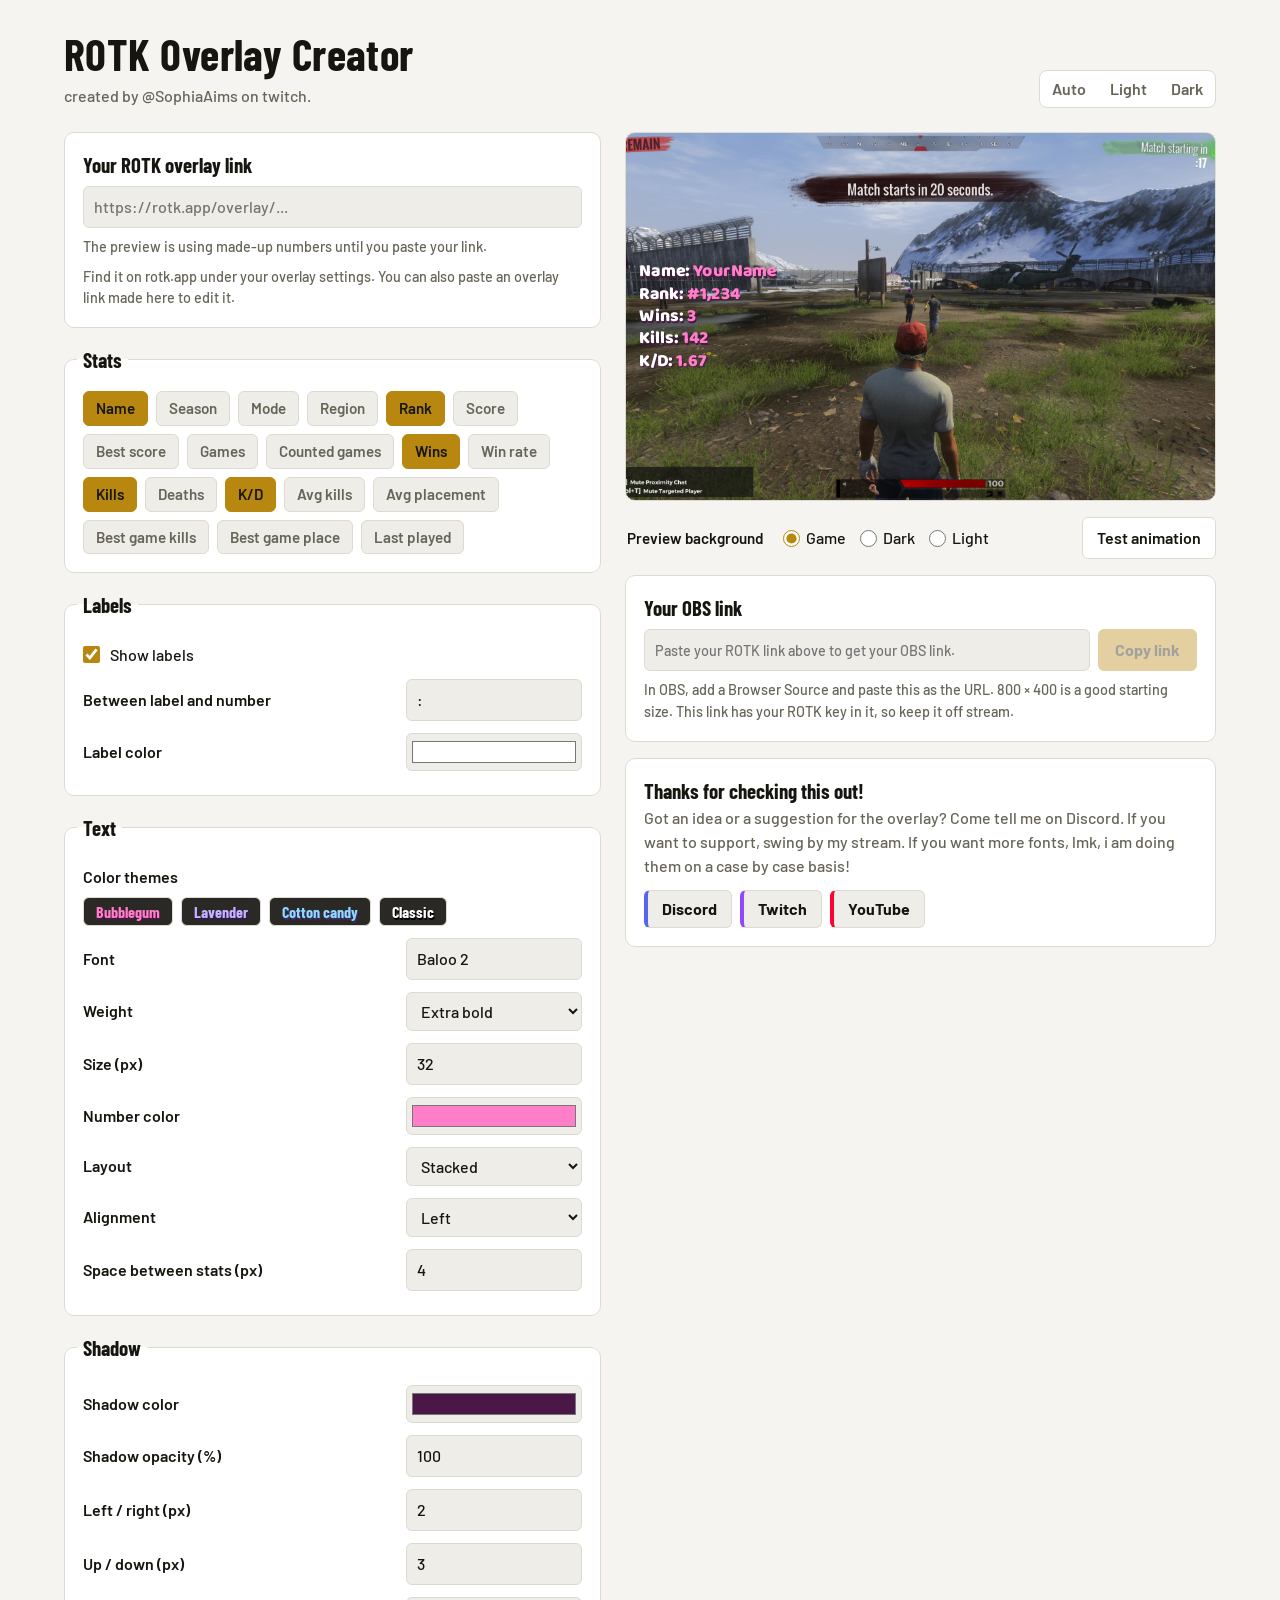
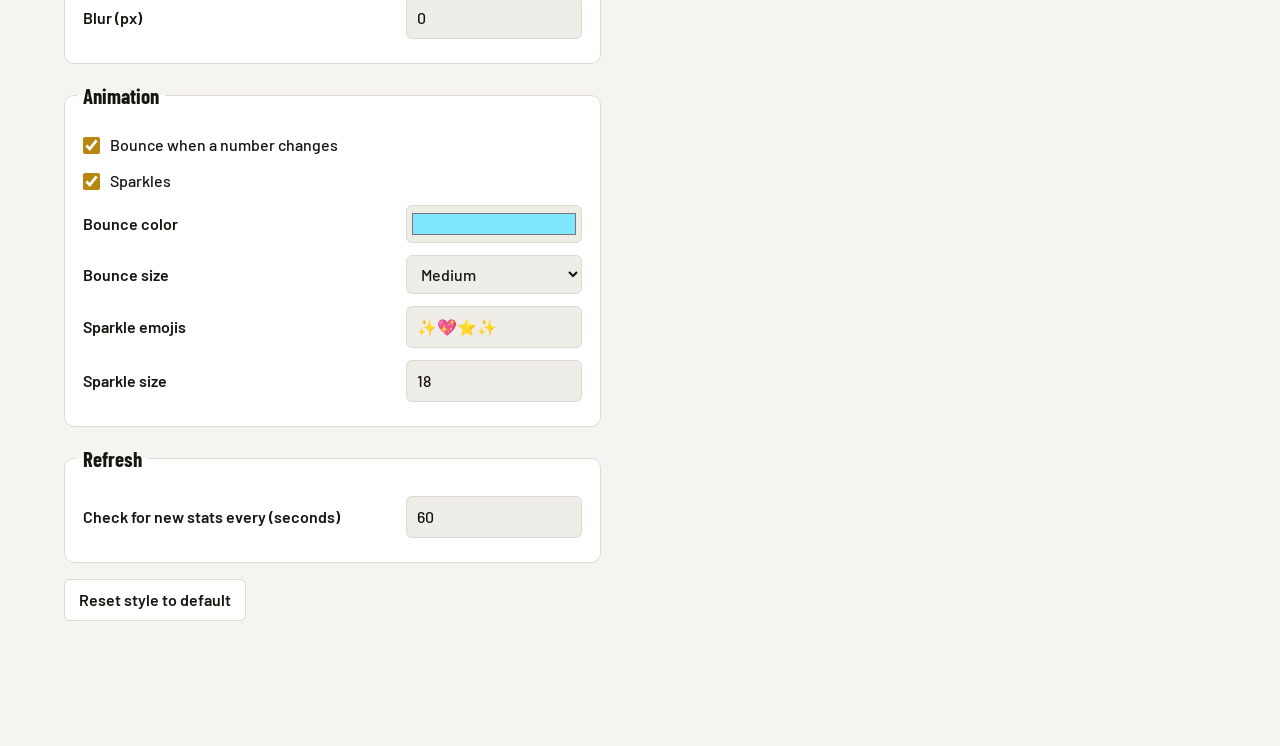
==== commit 53af4087: "Added more Fonts" ====
--- a/index.html
+++ b/index.html
@@ -86,6 +86,11 @@
   <!-- filled from js/fonts.js -->
   <datalist id="font-list"></datalist>
 
+  <option value="Oswald">
+  <option value="Rubik">
+  <option value="Teko">
+  <option value="Oooh Baby"
+
   <script type="module" src="js/theme.js"></script>
   <script type="module" src="js/config-ui.js"></script>
 </body>
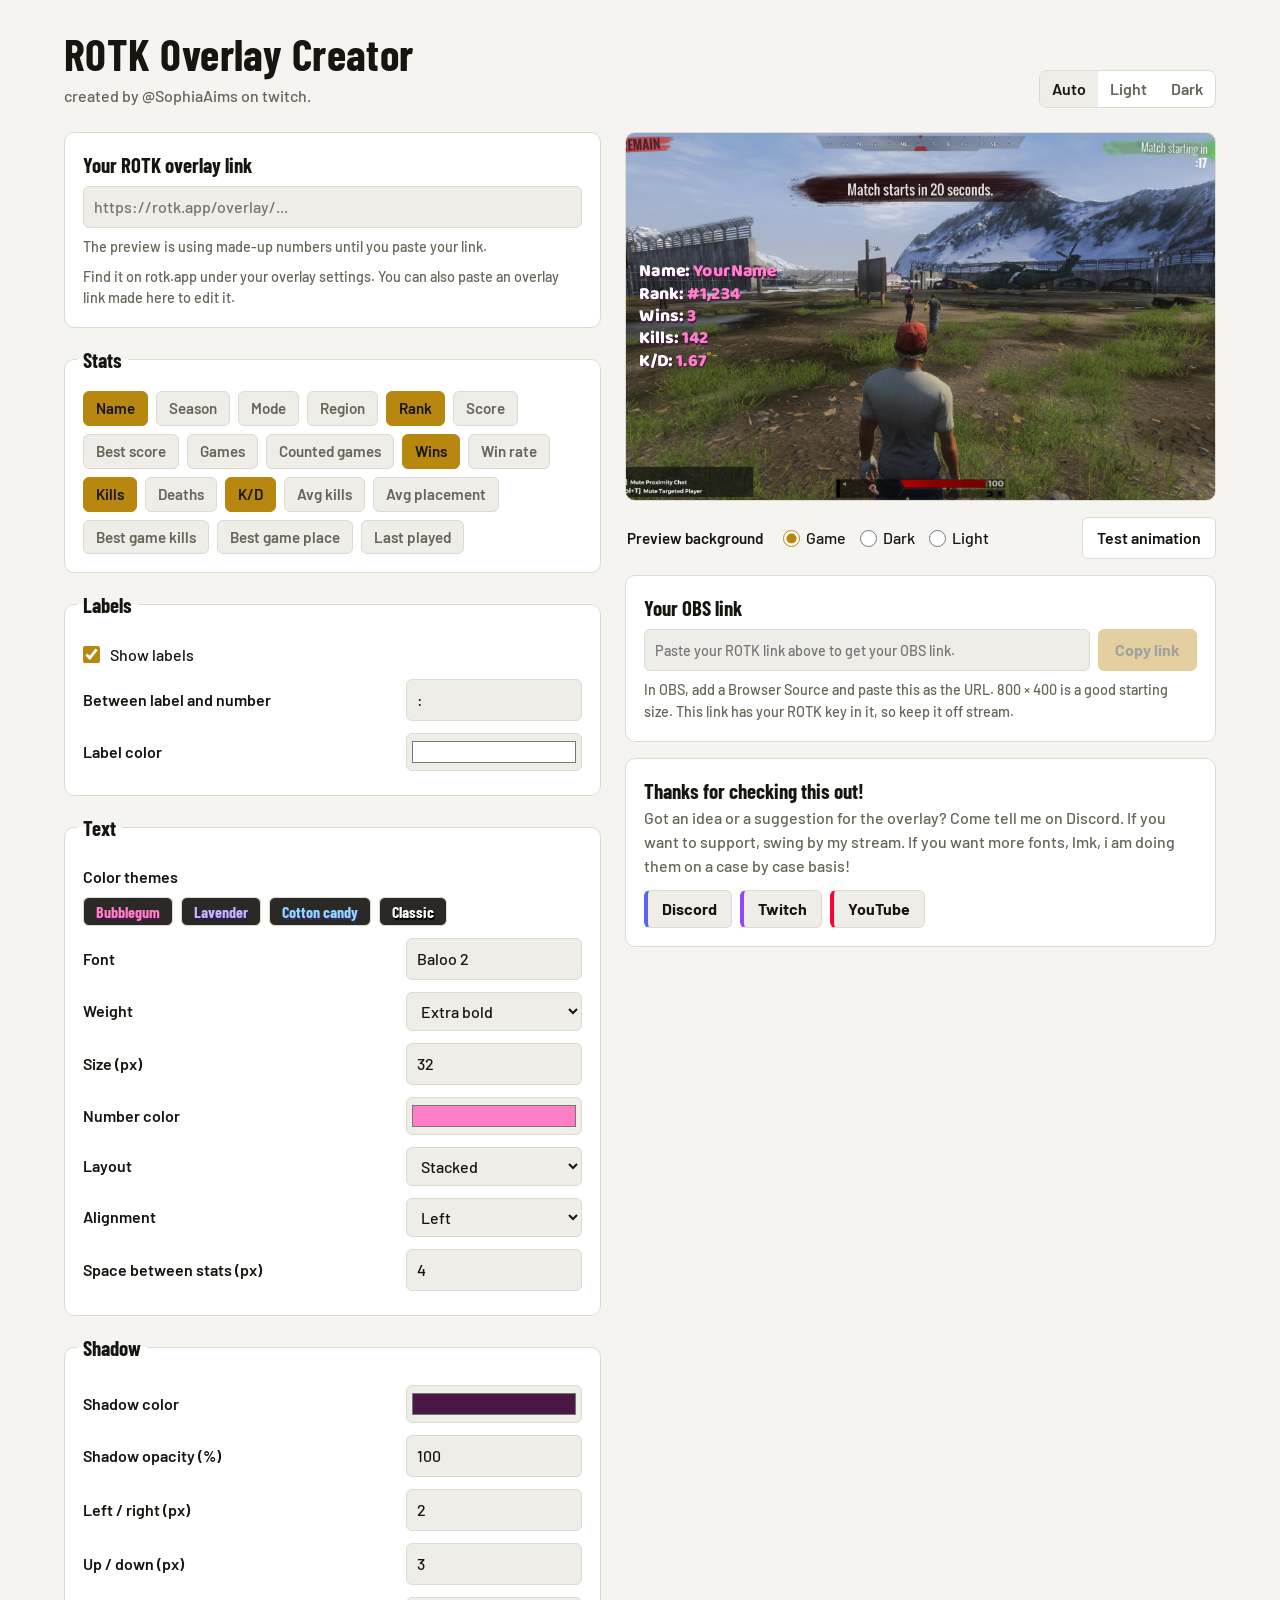
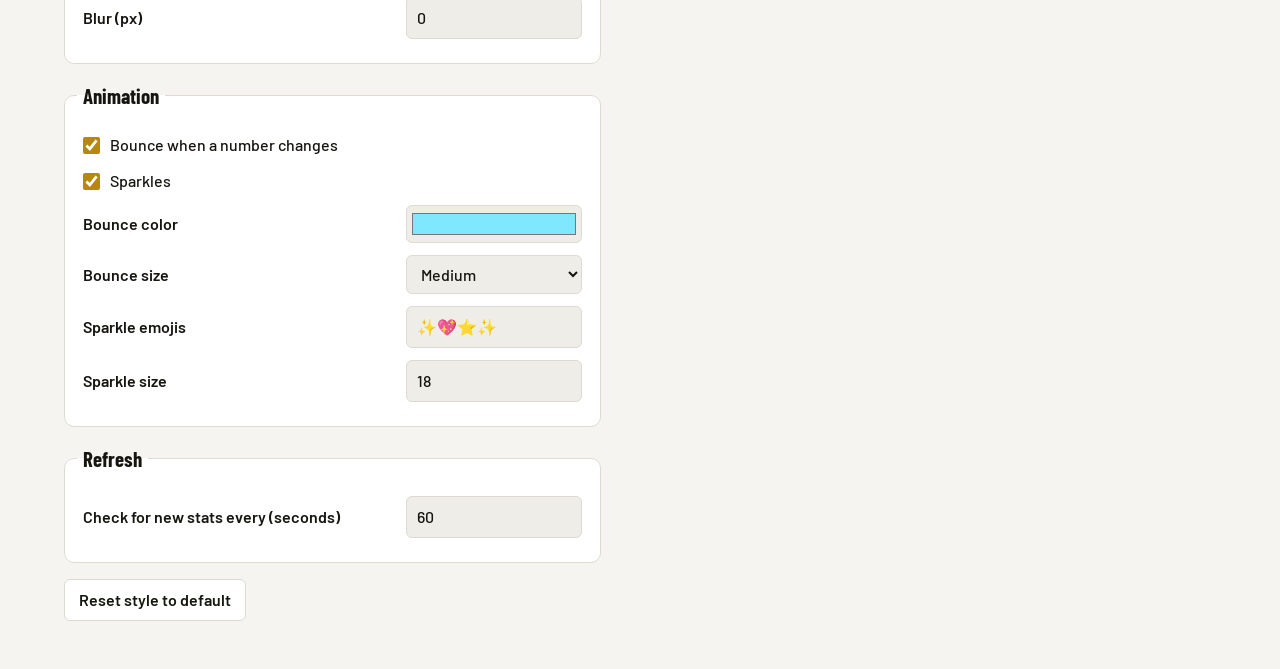
==== commit 7ea7cb7d: "Remove font options from datalist Removed font options from the datalist in index.html." ====
--- a/index.html
+++ b/index.html
@@ -86,10 +86,6 @@
   <!-- filled from js/fonts.js -->
   <datalist id="font-list"></datalist>
 
-  <option value="Oswald">
-  <option value="Rubik">
-  <option value="Teko">
-  <option value="Oooh Baby"
 
   <script type="module" src="js/theme.js"></script>
   <script type="module" src="js/config-ui.js"></script>
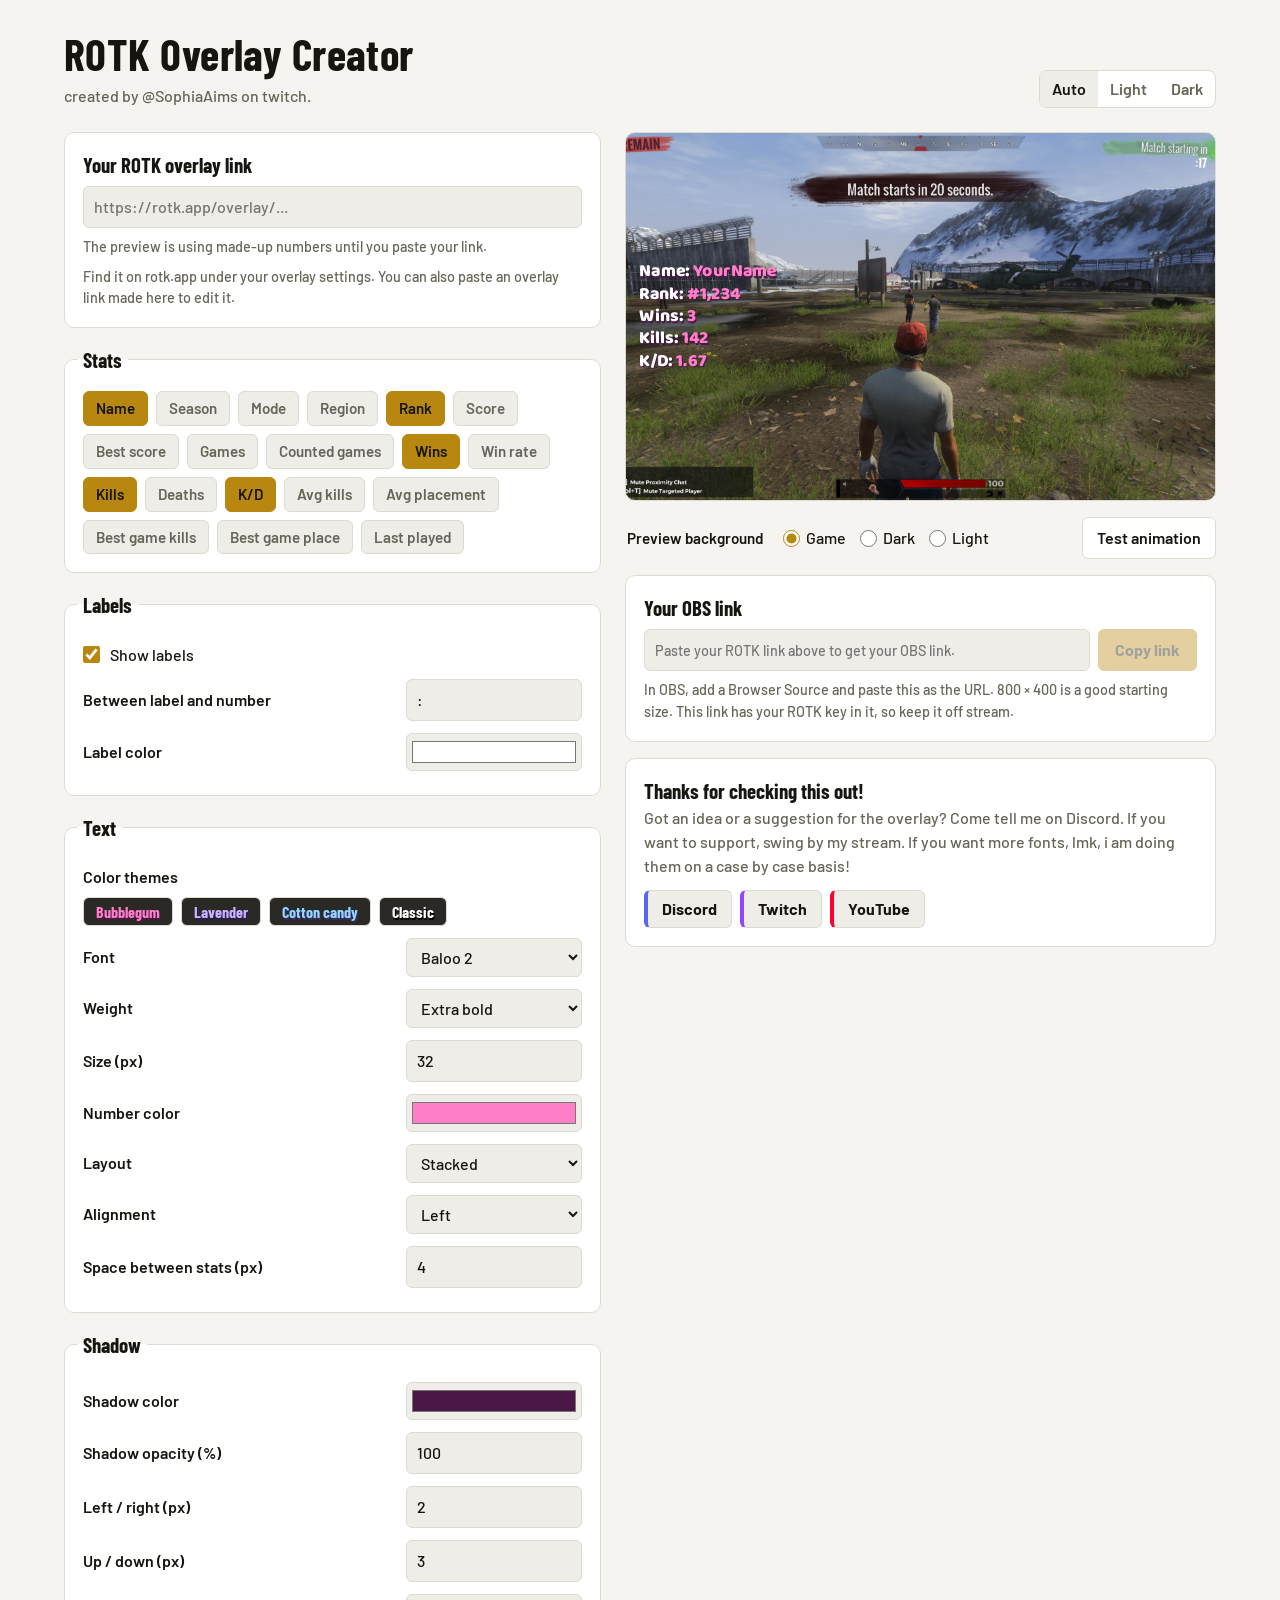
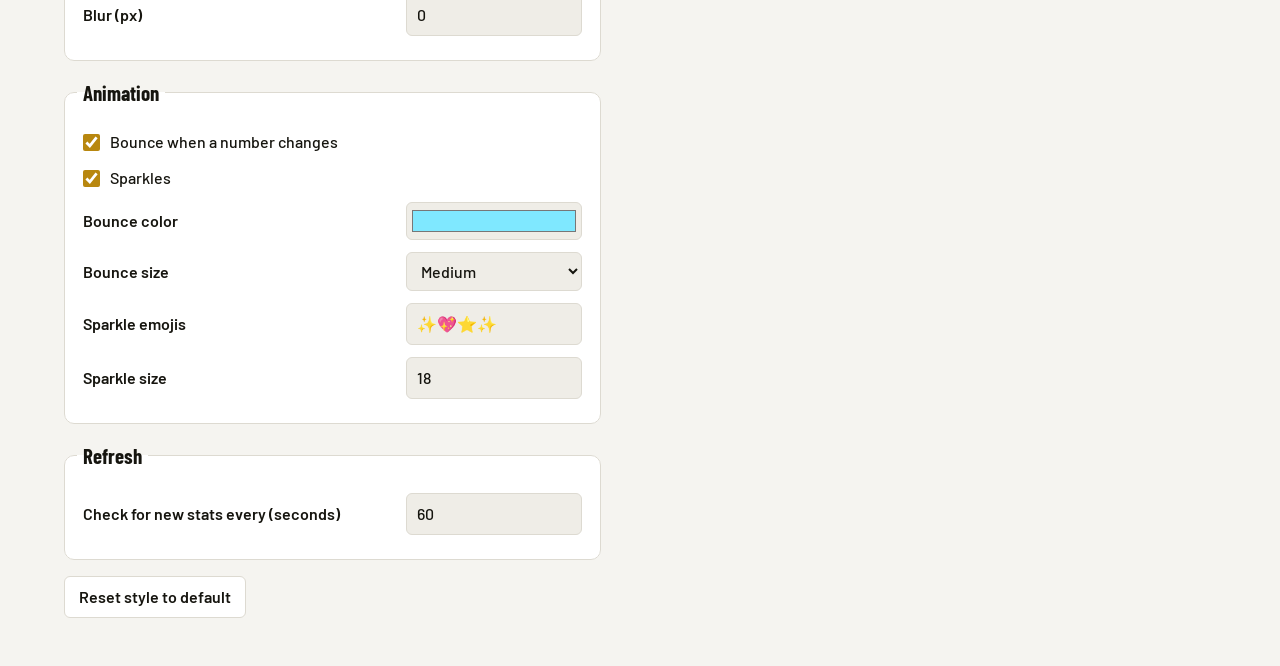
==== commit 5a521433: "Remove empty font list datalist element Removed empty datalist element for font list." ====
--- a/index.html
+++ b/index.html
@@ -84,7 +84,7 @@
   </main>
 
   <!-- filled from js/fonts.js -->
-  <datalist id="font-list"></datalist>
+
 
 
   <script type="module" src="js/theme.js"></script>
